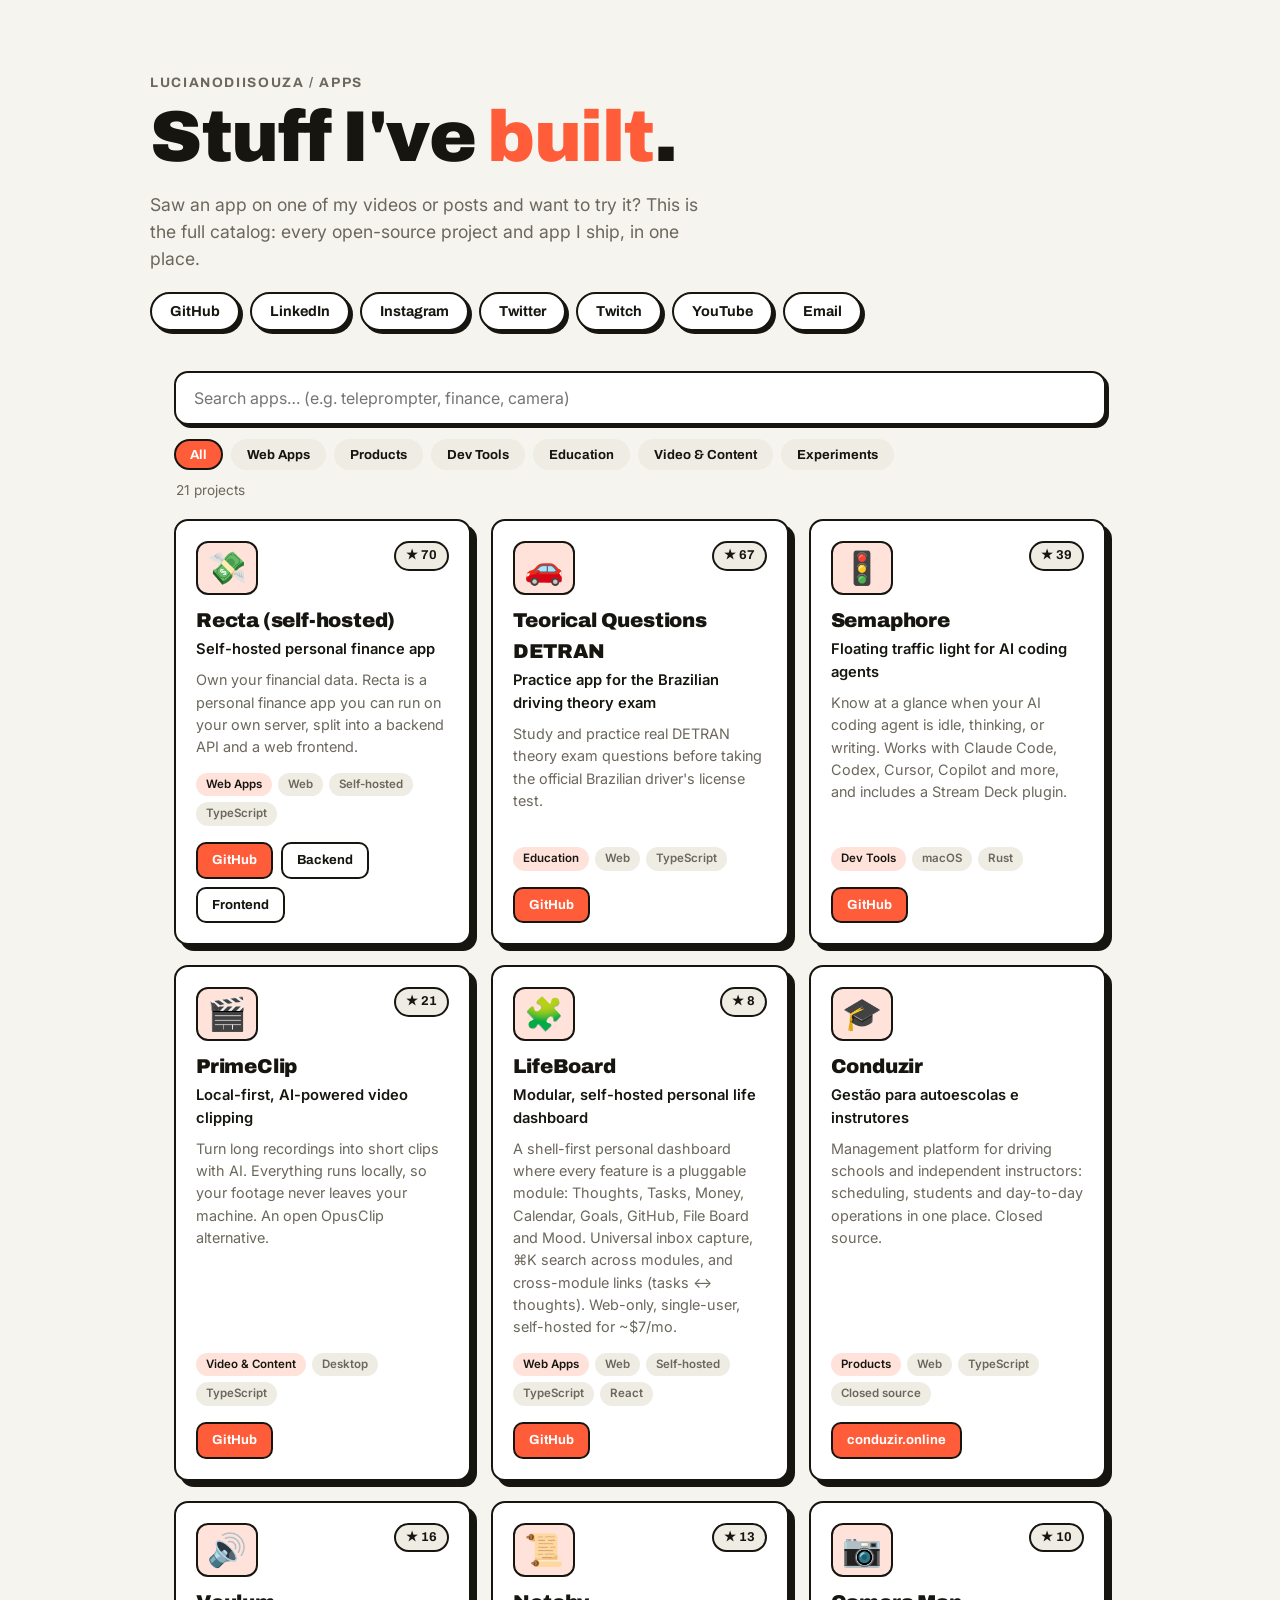
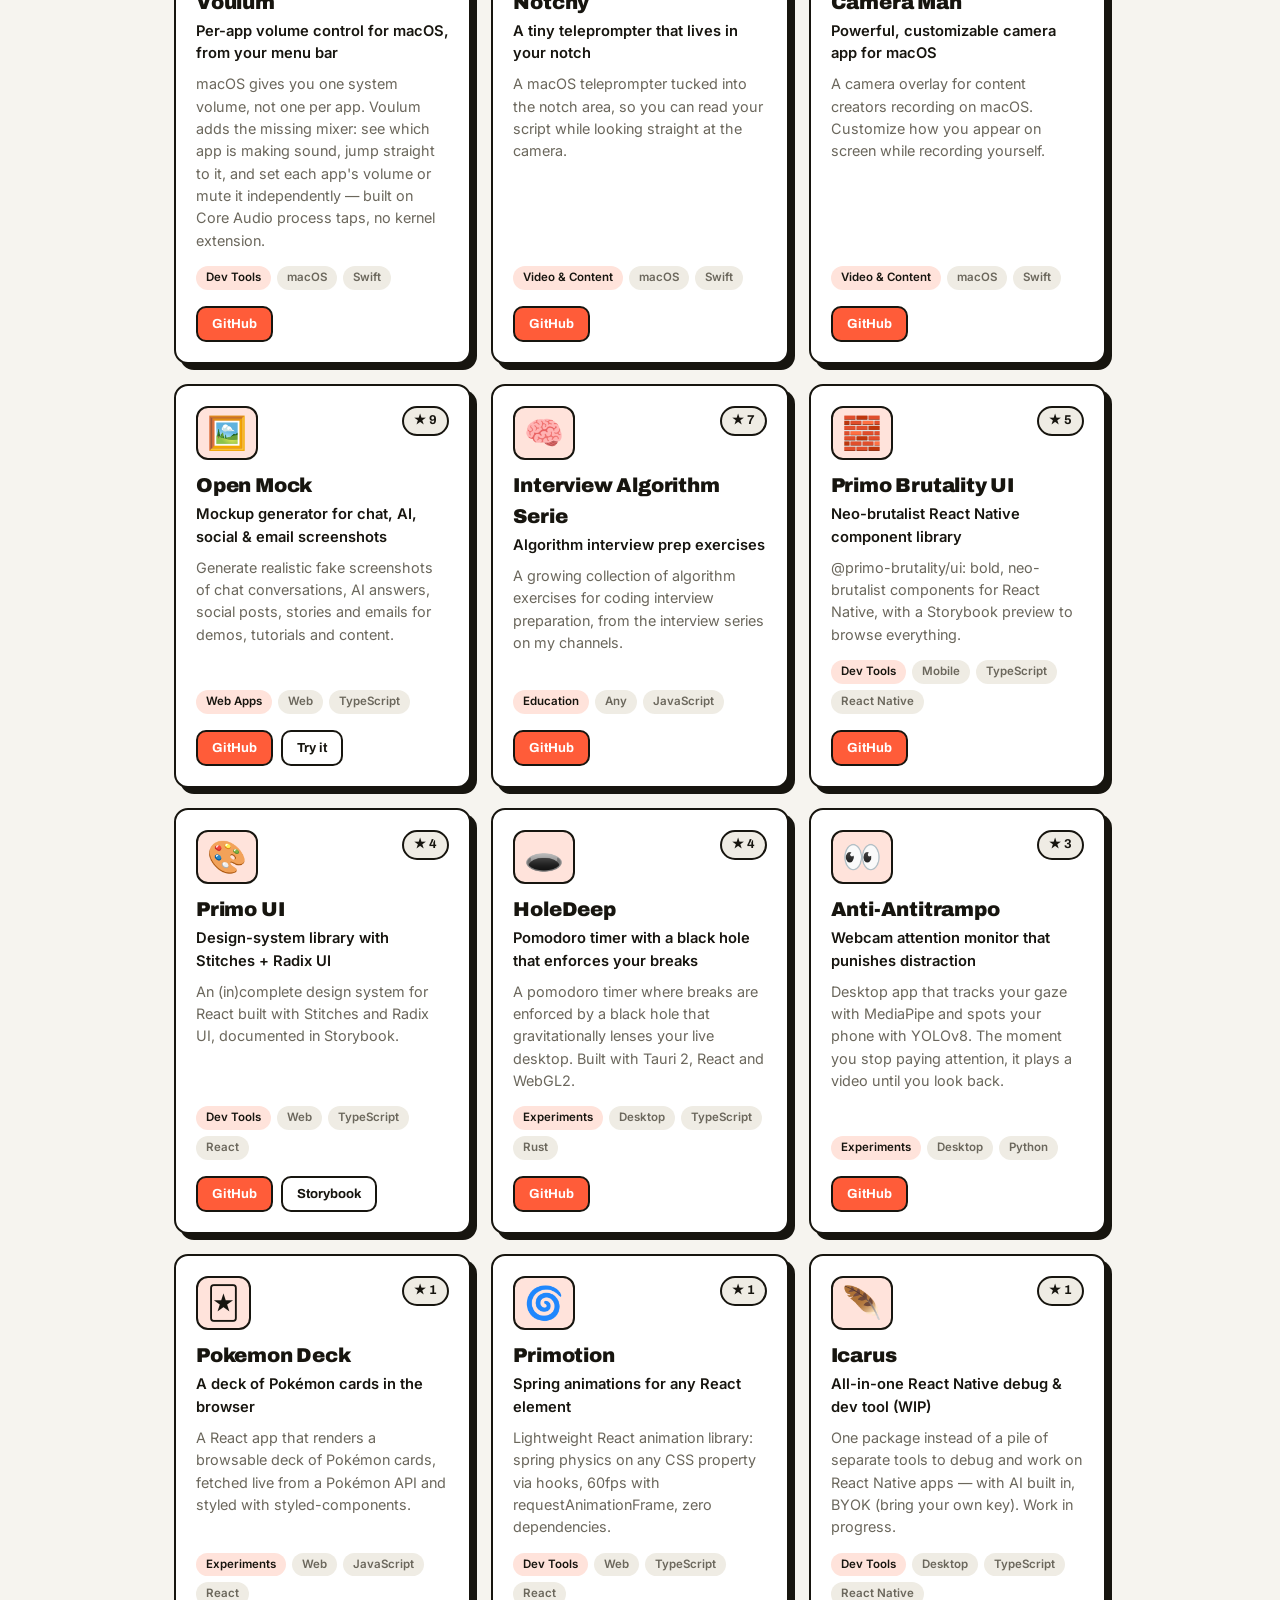
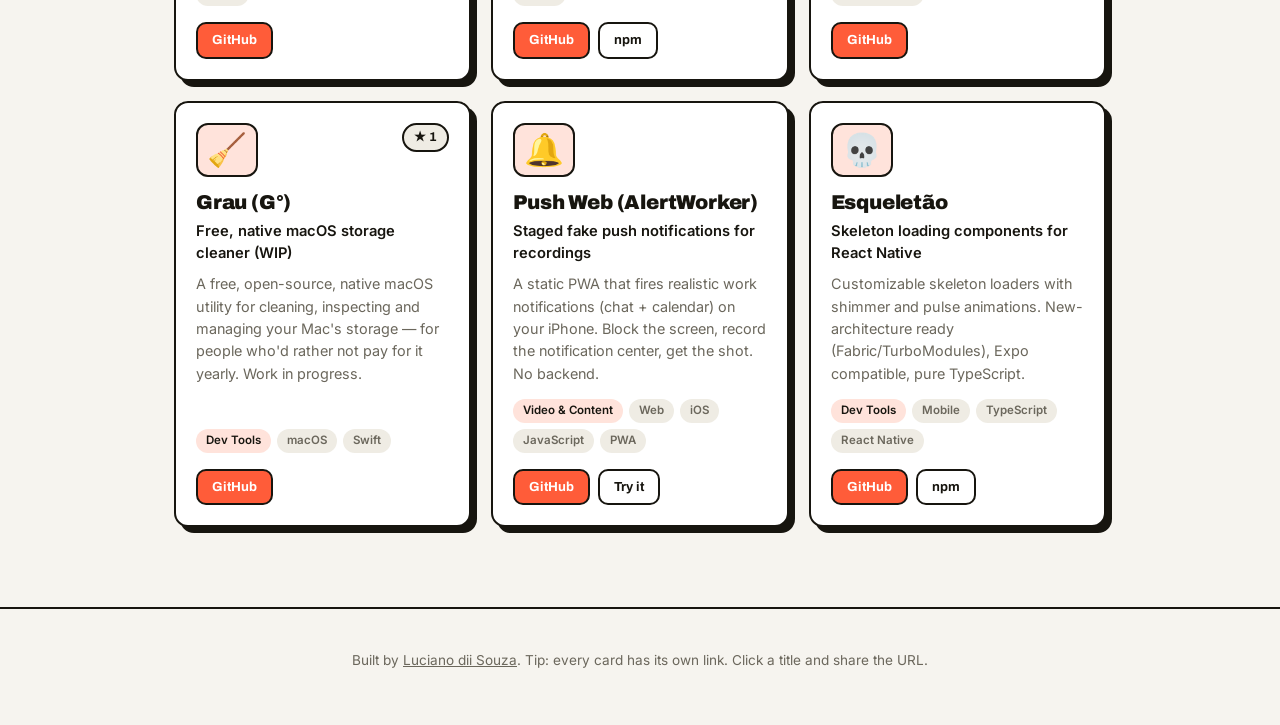
==== index.html @ a43f6560 "feat: responsive hero social links — labels on desktop, icons on mobile" ====
<!doctype html>
<html lang="en">
<head>
  <meta charset="utf-8" />
  <meta name="viewport" content="width=device-width, initial-scale=1" />
  <title>Apps by Luciano dii Souza</title>
  <meta name="description" content="Every app and open-source project I've built and talked about on my content, all in one place." />
  <meta property="og:title" content="Apps by Luciano dii Souza" />
  <meta property="og:description" content="Every app and open-source project I've built and talked about on my content, all in one place." />
  <meta property="og:type" content="website" />
  <meta property="og:url" content="https://apps.oprimo.dev/" />
  <link rel="canonical" href="https://apps.oprimo.dev/" />
  <link rel="icon" href="data:image/svg+xml,<svg xmlns='http://www.w3.org/2000/svg' viewBox='0 0 100 100'><text y='.9em' font-size='90'>🚀</text></svg>" />
  <link rel="preconnect" href="https://fonts.googleapis.com" />
  <link rel="preconnect" href="https://fonts.gstatic.com" crossorigin />
  <link href="https://fonts.googleapis.com/css2?family=Archivo:wght@500;700;900&family=Inter:wght@400;500;600&display=swap" rel="stylesheet" />
  <link rel="stylesheet" href="styles.css" />
</head>
<body>
  <header class="hero">
    <div class="hero-inner">
      <p class="hero-kicker">lucianodiisouza / apps</p>
      <h1>Stuff I've <span class="mark">built</span>.</h1>
      <p class="hero-sub">
        Saw an app on one of my videos or posts and want to try it?
        This is the full catalog: every open-source project and app I ship, in one place.
      </p>
      <nav class="hero-links" aria-label="Social links">
        <a href="https://github.com/lucianodiisouza" target="_blank" rel="noopener" aria-label="GitHub">
          <svg class="icon" viewBox="0 0 24 24" width="18" height="18" fill="currentColor" aria-hidden="true"><path d="M12 .297c-6.63 0-12 5.373-12 12 0 5.303 3.438 9.8 8.205 11.385.6.113.82-.258.82-.577 0-.285-.01-1.04-.015-2.04-3.338.724-4.042-1.61-4.042-1.61C4.422 18.07 3.633 17.7 3.633 17.7c-1.087-.744.084-.729.084-.729 1.205.084 1.838 1.236 1.838 1.236 1.07 1.835 2.809 1.305 3.495.998.108-.776.417-1.305.76-1.605-2.665-.3-5.466-1.332-5.466-5.93 0-1.31.465-2.38 1.235-3.22-.135-.303-.54-1.523.105-3.176 0 0 1.005-.322 3.3 1.23.96-.267 1.98-.399 3-.405 1.02.006 2.04.138 3 .405 2.28-1.552 3.285-1.23 3.285-1.23.645 1.653.24 2.873.12 3.176.765.84 1.23 1.91 1.23 3.22 0 4.61-2.805 5.625-5.475 5.92.42.36.81 1.096.81 2.22 0 1.606-.015 2.896-.015 3.286 0 .315.21.69.825.57C20.565 22.092 24 17.592 24 12.297c0-6.627-5.373-12-12-12"/></svg>
          <span class="label">GitHub</span>
        </a>
        <a href="https://linkedin.com/in/lucianodiisouza" target="_blank" rel="noopener" aria-label="LinkedIn">
          <svg class="icon" viewBox="0 0 24 24" width="18" height="18" fill="currentColor" aria-hidden="true"><path d="M20.447 20.452h-3.554v-5.569c0-1.328-.027-3.037-1.852-3.037-1.853 0-2.136 1.445-2.136 2.939v5.667H9.351V9h3.414v1.561h.046c.477-.9 1.637-1.85 3.37-1.85 3.601 0 4.267 2.37 4.267 5.455v6.286zM5.337 7.433c-1.144 0-2.063-.926-2.063-2.065 0-1.138.92-2.063 2.063-2.063 1.14 0 2.064.925 2.064 2.063 0 1.139-.925 2.065-2.064 2.065zm1.782 13.019H3.555V9h3.564v11.452zM22.225 0H1.771C.792 0 0 .774 0 1.729v20.542C0 23.227.792 24 1.771 24h20.451C23.2 24 24 23.227 24 22.271V1.729C24 .774 23.2 0 22.222 0h.003z"/></svg>
          <span class="label">LinkedIn</span>
        </a>
        <a href="https://instagram.com/oprimo.dev" target="_blank" rel="noopener" aria-label="Instagram">
          <svg class="icon" viewBox="0 0 24 24" width="18" height="18" fill="currentColor" aria-hidden="true"><path d="M7.0301.084c-1.2768.0602-2.1487.264-2.911.5634-.7888.3075-1.4575.72-2.1228 1.3877-.6652.6677-1.075 1.3368-1.3802 2.127-.2954.7638-.4956 1.6365-.552 2.914-.0564 1.2775-.0689 1.6882-.0626 4.947.0062 3.2586.0206 3.6671.0825 4.9473.061 1.2765.264 2.1482.5635 2.9107.308.7889.72 1.4573 1.388 2.1228.6679.6655 1.3365 1.0743 2.1285 1.38.7632.295 1.6361.4961 2.9134.552 1.2773.056 1.6884.069 4.9462.0627 3.2578-.0062 3.668-.0207 4.9478-.0814 1.28-.0607 2.147-.2652 2.9098-.5633.7889-.3086 1.4578-.72 2.1228-1.3881.665-.6682 1.0745-1.3378 1.3795-2.1284.2957-.7632.4966-1.636.552-2.9124.056-1.2809.0692-1.6898.063-4.948-.0063-3.2583-.021-3.6668-.0817-4.9465-.0607-1.2797-.264-2.1487-.5633-2.9117-.3084-.7889-.72-1.4568-1.3876-2.1228C21.2982 1.33 20.628.9208 19.8378.6165 19.074.321 18.2017.1197 16.9244.0645 15.6471.0093 15.236-.005 11.977.0014 8.718.0076 8.31.0215 7.0301.0839m.1402 21.6932c-1.17-.0509-1.8053-.2453-2.2287-.408-.5606-.216-.96-.4771-1.3819-.895-.422-.4178-.6811-.8186-.9-1.378-.1644-.4234-.3624-1.058-.4171-2.228-.0595-1.2645-.072-1.6442-.079-4.848-.007-3.2037.0053-3.583.0607-4.848.05-1.169.2456-1.805.408-2.2282.216-.5613.4762-.96.895-1.3816.4188-.4217.8184-.6814 1.3783-.9003.423-.1651 1.0575-.3614 2.227-.4171 1.2655-.06 1.6447-.072 4.848-.079 3.2033-.007 3.5835.005 4.8495.0608 1.169.0508 1.8053.2445 2.228.408.5608.216.96.4754 1.3816.895.4217.4194.6816.8176.9005 1.3787.1653.4217.3617 1.056.4169 2.2263.0602 1.2655.0739 1.645.0796 4.848.0058 3.203-.0055 3.5834-.061 4.848-.051 1.17-.245 1.8055-.408 2.2294-.216.5604-.4763.96-.8954 1.3814-.419.4215-.8181.6811-1.3783.9-.4224.1649-1.0577.3617-2.2262.4174-1.2656.0595-1.6448.072-4.8493.079-3.2045.007-3.5825-.006-4.848-.0608M16.953 5.5864A1.44 1.44 0 1 0 18.39 4.144a1.44 1.44 0 0 0-1.437 1.4424M5.8385 12.012c.0067 3.4032 2.7706 6.1557 6.173 6.1493 3.4026-.0065 6.157-2.7701 6.1506-6.1733-.0065-3.4032-2.771-6.1565-6.174-6.1498-3.403.0067-6.156 2.771-6.1496 6.1738M8 12.0077a4 4 0 1 1 4.008 3.9921A3.9996 3.9996 0 0 1 8 12.0077"/></svg>
          <span class="label">Instagram</span>
        </a>
        <a href="https://twitter.com/oprimodev" target="_blank" rel="noopener" aria-label="Twitter">
          <svg class="icon" viewBox="0 0 24 24" width="18" height="18" fill="currentColor" aria-hidden="true"><path d="M23.953 4.57a10 10 0 01-2.825.775 4.958 4.958 0 002.163-2.723c-.951.555-2.005.959-3.127 1.184a4.92 4.92 0 00-8.384 4.482C7.69 8.095 4.067 6.13 1.64 3.162a4.822 4.822 0 00-.666 2.475c0 1.71.87 3.213 2.188 4.096a4.904 4.904 0 01-2.228-.616v.06a4.923 4.923 0 003.946 4.827 4.996 4.996 0 01-2.212.085 4.936 4.936 0 004.604 3.417 9.867 9.867 0 01-6.102 2.105c-.39 0-.779-.023-1.17-.067a13.995 13.995 0 007.557 2.209c9.053 0 13.998-7.496 13.998-13.985 0-.21 0-.42-.015-.63A9.935 9.935 0 0024 4.59z"/></svg>
          <span class="label">Twitter</span>
        </a>
        <a href="https://twitch.tv/oprimodev" target="_blank" rel="noopener" aria-label="Twitch">
          <svg class="icon" viewBox="0 0 24 24" width="18" height="18" fill="currentColor" aria-hidden="true"><path d="M11.571 4.714h1.715v5.143H11.57zm4.715 0H18v5.143h-1.714zM6 0L1.714 4.286v15.428h5.143V24l4.286-4.286h3.428L22.286 12V0zm14.571 11.143l-3.428 3.428h-3.429l-3 3v-3H6.857V1.714h13.714Z"/></svg>
          <span class="label">Twitch</span>
        </a>
        <a href="https://youtube.com/c/OPrimoDev" target="_blank" rel="noopener" aria-label="YouTube">
          <svg class="icon" viewBox="0 0 24 24" width="18" height="18" fill="currentColor" aria-hidden="true"><path d="M23.498 6.186a3.016 3.016 0 0 0-2.122-2.136C19.505 3.545 12 3.545 12 3.545s-7.505 0-9.377.505A3.017 3.017 0 0 0 .502 6.186C0 8.07 0 12 0 12s0 3.93.502 5.814a3.016 3.016 0 0 0 2.122 2.136c1.871.505 9.376.505 9.376.505s7.505 0 9.377-.505a3.015 3.015 0 0 0 2.122-2.136C24 15.93 24 12 24 12s0-3.93-.502-5.814zM9.545 15.568V8.432L15.818 12l-6.273 3.568z"/></svg>
          <span class="label">YouTube</span>
        </a>
        <a href="mailto:apps@oprimo.dev" aria-label="Email">
          <svg class="icon" viewBox="0 0 24 24" width="18" height="18" fill="currentColor" aria-hidden="true"><path d="M20 4H4c-1.1 0-1.99.9-1.99 2L2 18c0 1.1.9 2 2 2h16c1.1 0 2-.9 2-2V6c0-1.1-.9-2-2-2zm0 4l-8 5-8-5V6l8 5 8-5z"/></svg>
          <span class="label">Email</span>
        </a>
      </nav>
    </div>
  </header>

  <main>
    <div class="toolbar">
      <input
        id="search"
        type="search"
        placeholder="Search apps… (e.g. teleprompter, finance, camera)"
        aria-label="Search apps"
      />
      <div id="filters" class="filters" role="group" aria-label="Filter by category"></div>
    </div>

    <p id="count" class="count" aria-live="polite"></p>
    <section id="grid" class="grid" aria-label="Projects"></section>
    <p id="empty" class="empty" hidden>Nothing matches that. Try another word, or <button id="clear" class="linkish">clear the search</button>.</p>
  </main>

  <footer>
    <p>
      Built by <a href="https://github.com/lucianodiisouza" target="_blank" rel="noopener">Luciano dii Souza</a>.
      Tip: every card has its own link. Click a title and share the URL.
    </p>
  </footer>

  <script src="projects.js"></script>
  <script src="app.js"></script>
  <script>
    // GoatCounter config: include the hash in the counted path so arrivals
    // via shared deep links (/#semaphore) show up per project.
    window.goatcounter = {
      path: () => location.pathname + location.hash,
    };
  </script>
  <script data-goatcounter="https://oprimodev.goatcounter.com/count" async src="//gc.zgo.at/count.js"></script>
</body>
</html>
---- styles.css ----
:root {
  --bg: #f6f4ef;
  --surface: #ffffff;
  --ink: #17150f;
  --muted: #6b675c;
  --line: #17150f;
  --accent: #ff5c39;
  --accent-soft: #ffe3db;
  --chip: #efece4;
  --shadow: 6px 6px 0 var(--line);
  --shadow-sm: 3px 3px 0 var(--line);
  --radius: 14px;
}

@media (prefers-color-scheme: dark) {
  :root {
    --bg: #171511;
    --surface: #211e19;
    --ink: #f2efe8;
    --muted: #a39e91;
    --line: #f2efe8;
    --accent: #ff6b47;
    --accent-soft: #3a221b;
    --chip: #2c2822;
  }
}

* { box-sizing: border-box; }

body {
  margin: 0;
  background: var(--bg);
  color: var(--ink);
  font-family: "Inter", system-ui, sans-serif;
  line-height: 1.55;
  -webkit-font-smoothing: antialiased;
}

h1, h2, h3 { font-family: "Archivo", system-ui, sans-serif; }

a { color: inherit; }

/* ---------- hero ---------- */
.hero { padding: 72px 24px 40px; }

.hero-inner { max-width: 980px; margin: 0 auto; }

.hero-kicker {
  font-family: "Archivo", sans-serif;
  font-weight: 700;
  font-size: 0.85rem;
  letter-spacing: 0.12em;
  text-transform: uppercase;
  color: var(--muted);
  margin: 0 0 8px;
}

.hero h1 {
  font-size: clamp(2.6rem, 7vw, 4.5rem);
  font-weight: 900;
  line-height: 1.02;
  margin: 0 0 16px;
  letter-spacing: -0.02em;
}

.mark {
  color: var(--accent);
  position: relative;
  white-space: nowrap;
}

.hero-sub {
  font-size: 1.1rem;
  color: var(--muted);
  max-width: 560px;
  margin: 0 0 20px;
}

.hero-links {
  display: flex;
  flex-wrap: wrap;
  gap: 10px;
}

.hero-links a {
  display: inline-flex;
  align-items: center;
  gap: 8px;
  font-family: "Archivo", sans-serif;
  font-weight: 700;
  font-size: 0.9rem;
  text-decoration: none;
  border: 2px solid var(--line);
  border-radius: 999px;
  padding: 6px 18px;
  background: var(--surface);
  box-shadow: var(--shadow-sm);
  transition: transform 0.1s, box-shadow 0.1s;
}

/* desktop: labels only, no icons */
.hero-links a .icon { display: none; flex-shrink: 0; }

.hero-links a:hover { transform: translate(-2px, -2px); box-shadow: 5px 5px 0 var(--line); }

/* ---------- toolbar ---------- */
main { max-width: 980px; margin: 0 auto; padding: 0 24px 80px; }

.toolbar {
  display: flex;
  flex-direction: column;
  gap: 14px;
  margin-bottom: 10px;
}

#search {
  width: 100%;
  font: inherit;
  font-size: 1rem;
  color: var(--ink);
  background: var(--surface);
  border: 2px solid var(--line);
  border-radius: var(--radius);
  padding: 13px 18px;
  box-shadow: var(--shadow-sm);
  outline: none;
}

#search:focus { box-shadow: var(--shadow-sm), 0 0 0 3px var(--accent-soft); }

.filters { display: flex; flex-wrap: wrap; gap: 8px; }

.filters button {
  font-family: "Archivo", sans-serif;
  font-weight: 700;
  font-size: 0.82rem;
  color: var(--ink);
  background: var(--chip);
  border: 2px solid transparent;
  border-radius: 999px;
  padding: 6px 14px;
  cursor: pointer;
  transition: border-color 0.1s, background 0.1s;
}

.filters button:hover { border-color: var(--line); }

.filters button[aria-pressed="true"] {
  background: var(--accent);
  color: #fff;
  border-color: var(--line);
}

.count {
  font-size: 0.85rem;
  color: var(--muted);
  margin: 6px 2px 18px;
}

/* ---------- grid & cards ---------- */
.grid {
  display: grid;
  grid-template-columns: repeat(auto-fill, minmax(290px, 1fr));
  gap: 20px;
}

.card {
  display: flex;
  flex-direction: column;
  background: var(--surface);
  border: 2px solid var(--line);
  border-radius: var(--radius);
  padding: 20px;
  box-shadow: var(--shadow);
  transition: transform 0.12s, box-shadow 0.12s;
  scroll-margin-top: 24px;
}

.card:hover { transform: translate(-3px, -3px); box-shadow: 9px 9px 0 var(--line); }

.card.highlight { outline: 3px solid var(--accent); outline-offset: 3px; }

.card-top {
  display: flex;
  align-items: flex-start;
  justify-content: space-between;
  gap: 10px;
  margin-bottom: 10px;
}

.card-icon {
  font-size: 2rem;
  line-height: 1;
  background: var(--accent-soft);
  border: 2px solid var(--line);
  border-radius: 12px;
  padding: 9px;
}

.stars {
  font-family: "Archivo", sans-serif;
  font-weight: 700;
  font-size: 0.8rem;
  background: var(--chip);
  border: 2px solid var(--line);
  border-radius: 999px;
  padding: 3px 10px;
  white-space: nowrap;
}

.card h3 { font-size: 1.25rem; font-weight: 900; margin: 0 0 2px; letter-spacing: -0.01em; }

.card h3 a { text-decoration: none; }
.card h3 a:hover { color: var(--accent); }

.tagline {
  font-weight: 600;
  font-size: 0.92rem;
  margin: 0 0 8px;
}

.desc {
  font-size: 0.9rem;
  color: var(--muted);
  margin: 0 0 14px;
  flex-grow: 1;
}

.tags { display: flex; flex-wrap: wrap; gap: 6px; margin-bottom: 16px; }

.tag {
  font-size: 0.72rem;
  font-weight: 600;
  background: var(--chip);
  border-radius: 999px;
  padding: 3px 10px;
  color: var(--muted);
}

.tag.cat { background: var(--accent-soft); color: var(--ink); }

.card-actions { display: flex; flex-wrap: wrap; gap: 8px; }

.card-actions a {
  font-family: "Archivo", sans-serif;
  font-weight: 700;
  font-size: 0.82rem;
  text-decoration: none;
  border: 2px solid var(--line);
  border-radius: 10px;
  padding: 6px 14px;
  background: var(--surface);
  transition: background 0.1s, color 0.1s;
}

.card-actions a:hover { background: var(--ink); color: var(--bg); }

.card-actions a.primary { background: var(--accent); color: #fff; }
.card-actions a.primary:hover { background: var(--ink); }

/* ---------- misc ---------- */
.empty { color: var(--muted); text-align: center; padding: 48px 0; }

.linkish {
  font: inherit;
  color: var(--accent);
  background: none;
  border: none;
  padding: 0;
  cursor: pointer;
  text-decoration: underline;
}

.toast {
  position: fixed;
  left: 50%;
  bottom: 28px;
  transform: translate(-50%, 16px);
  font-family: "Archivo", sans-serif;
  font-weight: 700;
  font-size: 0.85rem;
  background: var(--surface);
  color: var(--ink);
  border: 2px solid var(--line);
  border-radius: 999px;
  padding: 10px 20px;
  box-shadow: var(--shadow-sm);
  opacity: 0;
  pointer-events: none;
  transition: opacity 0.15s, transform 0.15s;
  z-index: 10;
}

.toast.show { opacity: 1; transform: translate(-50%, 0); }

footer {
  border-top: 2px solid var(--line);
  padding: 28px 24px 40px;
  text-align: center;
  font-size: 0.85rem;
  color: var(--muted);
}

@media (max-width: 600px) {
  /* mobile: icons only, no labels */
  .hero-links a { padding: 10px; }
  .hero-links a .icon { display: inline-block; }
  .hero-links a .label { display: none; }
}

@media (max-width: 480px) {
  .hero { padding-top: 48px; }
  .grid { grid-template-columns: 1fr; }
}
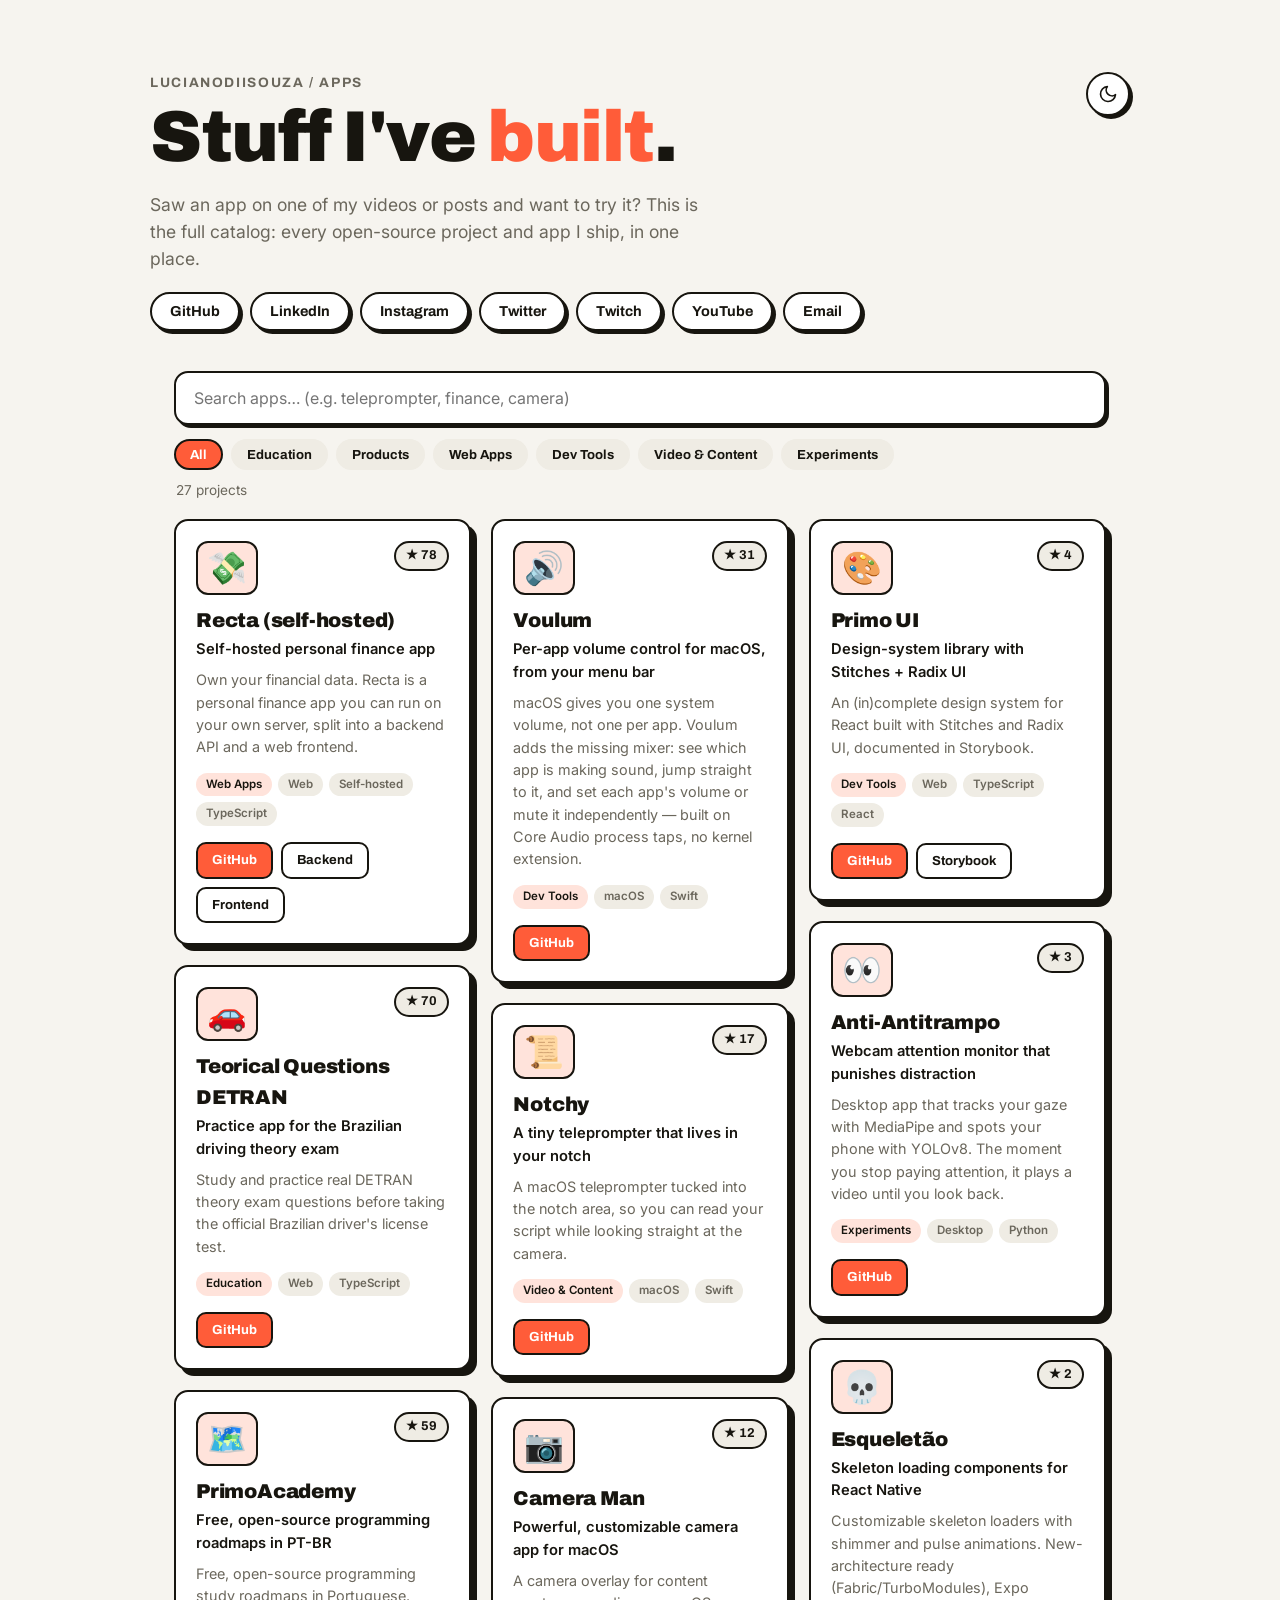
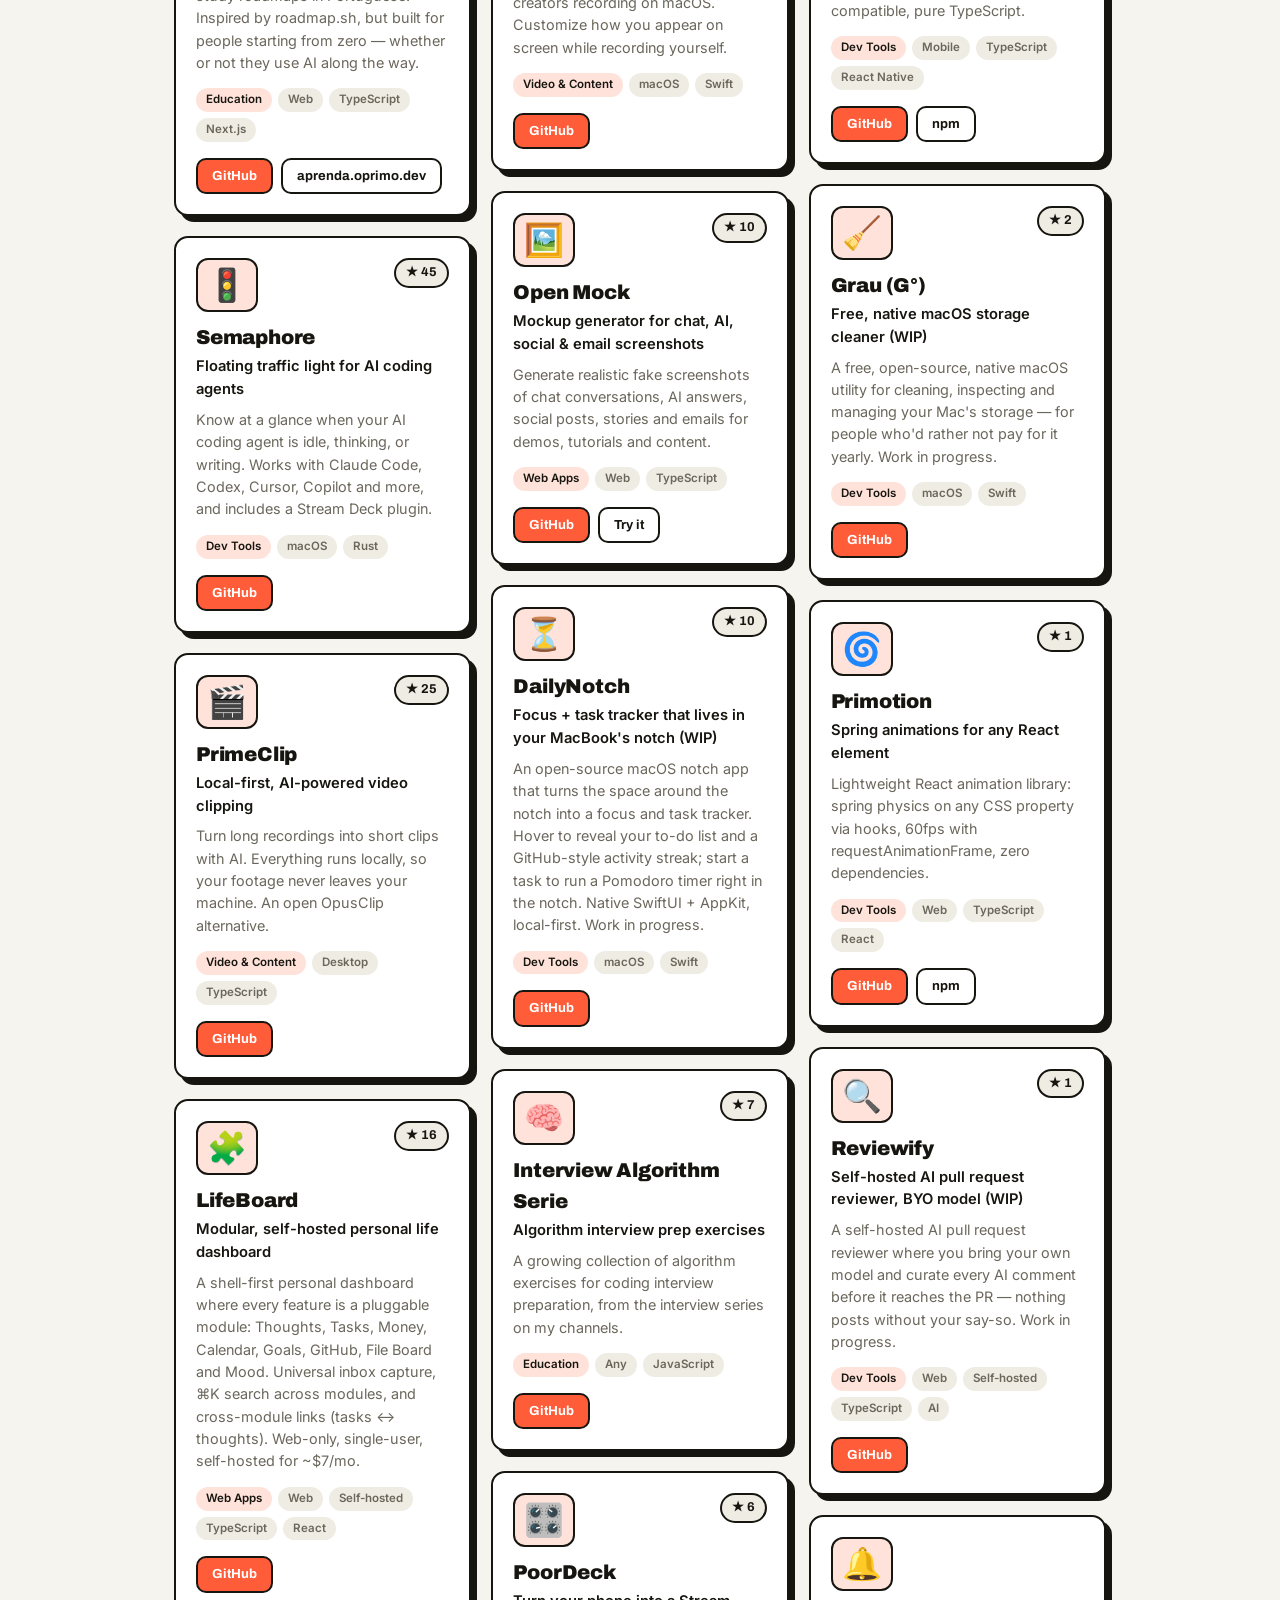
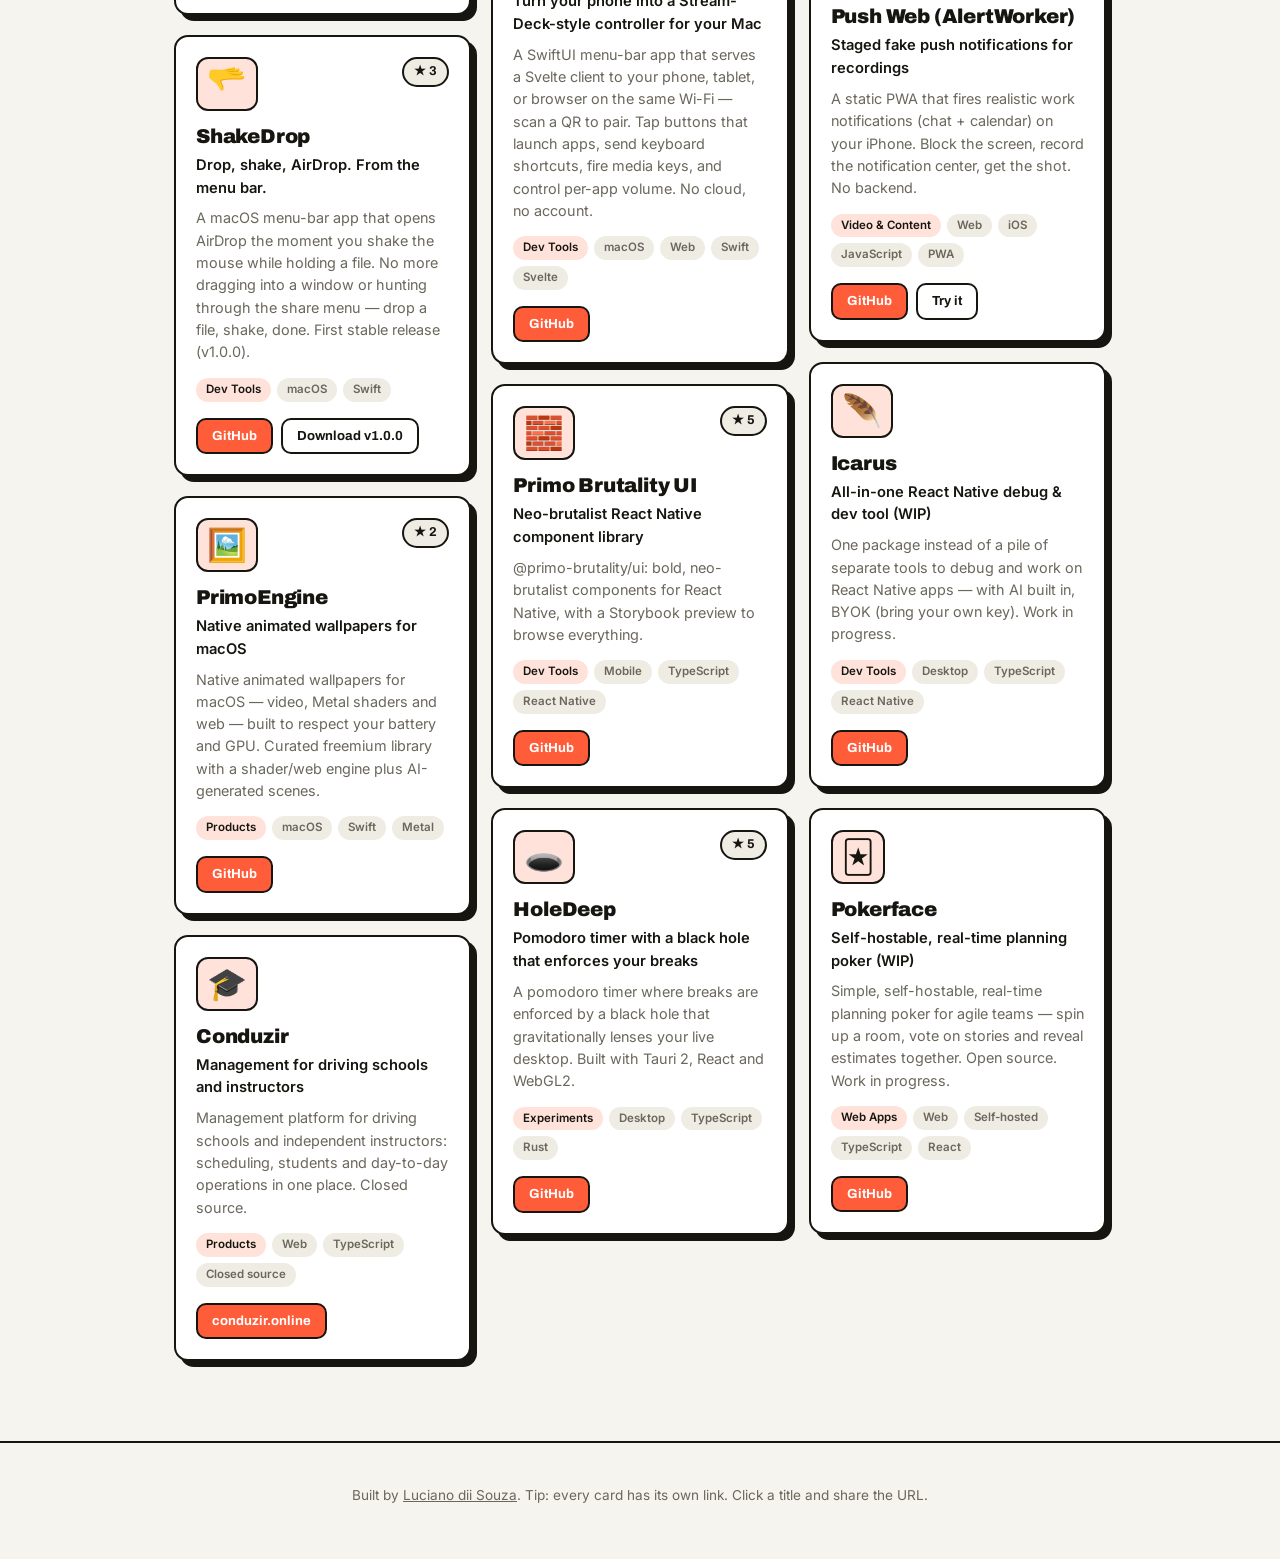
==== commit 0cfac0bc: "feat: masonry layout, dark mode toggle, and English descriptions - Switch card grid to CSS multi-col" ====
--- a/index.html
+++ b/index.html
@@ -4,6 +4,15 @@
   <meta charset="utf-8" />
   <meta name="viewport" content="width=device-width, initial-scale=1" />
   <title>Apps by Luciano dii Souza</title>
+  <script>
+    // Apply the saved theme before first paint to avoid a flash of the wrong
+    // colors. With no saved choice, the CSS falls back to the OS preference.
+    try {
+      var t = localStorage.getItem("theme");
+      if (t === "light" || t === "dark")
+        document.documentElement.setAttribute("data-theme", t);
+    } catch (e) {}
+  </script>
   <meta name="description" content="Every app and open-source project I've built and talked about on my content, all in one place." />
   <meta property="og:title" content="Apps by Luciano dii Souza" />
   <meta property="og:description" content="Every app and open-source project I've built and talked about on my content, all in one place." />
@@ -19,6 +28,15 @@
 <body>
   <header class="hero">
     <div class="hero-inner">
+      <button id="theme-toggle" class="theme-toggle" type="button" aria-label="Toggle dark mode" title="Toggle dark mode">
+        <svg class="icon-sun" viewBox="0 0 24 24" width="20" height="20" fill="none" stroke="currentColor" stroke-width="2" stroke-linecap="round" stroke-linejoin="round" aria-hidden="true">
+          <circle cx="12" cy="12" r="4" />
+          <path d="M12 2v2M12 20v2M4.93 4.93l1.41 1.41M17.66 17.66l1.41 1.41M2 12h2M20 12h2M4.93 19.07l1.41-1.41M17.66 6.34l1.41-1.41" />
+        </svg>
+        <svg class="icon-moon" viewBox="0 0 24 24" width="20" height="20" fill="none" stroke="currentColor" stroke-width="2" stroke-linecap="round" stroke-linejoin="round" aria-hidden="true">
+          <path d="M21 12.79A9 9 0 1 1 11.21 3 7 7 0 0 0 21 12.79z" />
+        </svg>
+      </button>
       <p class="hero-kicker">lucianodiisouza / apps</p>
       <h1>Stuff I've <span class="mark">built</span>.</h1>
       <p class="hero-sub">
--- a/styles.css
+++ b/styles.css
@@ -12,8 +12,10 @@
   --radius: 14px;
 }
 
+/* Dark palette. Applied automatically when the OS is in dark mode AND the
+   user hasn't picked a theme, or explicitly whenever they choose "dark". */
 @media (prefers-color-scheme: dark) {
-  :root {
+  :root:not([data-theme="light"]) {
     --bg: #171511;
     --surface: #211e19;
     --ink: #f2efe8;
@@ -25,6 +27,17 @@
   }
 }
 
+:root[data-theme="dark"] {
+  --bg: #171511;
+  --surface: #211e19;
+  --ink: #f2efe8;
+  --muted: #a39e91;
+  --line: #f2efe8;
+  --accent: #ff6b47;
+  --accent-soft: #3a221b;
+  --chip: #2c2822;
+}
+
 * { box-sizing: border-box; }
 
 body {
@@ -43,7 +56,46 @@
 /* ---------- hero ---------- */
 .hero { padding: 72px 24px 40px; }
 
-.hero-inner { max-width: 980px; margin: 0 auto; }
+.hero-inner { max-width: 980px; margin: 0 auto; position: relative; }
+
+/* ---------- theme toggle ---------- */
+.theme-toggle {
+  position: absolute;
+  top: 0;
+  right: 0;
+  display: inline-flex;
+  align-items: center;
+  justify-content: center;
+  width: 44px;
+  height: 44px;
+  color: var(--ink);
+  background: var(--surface);
+  border: 2px solid var(--line);
+  border-radius: 999px;
+  box-shadow: var(--shadow-sm);
+  cursor: pointer;
+  transition: transform 0.1s, box-shadow 0.1s, background 0.15s, color 0.15s;
+}
+
+.theme-toggle:hover { transform: translate(-2px, -2px); box-shadow: 5px 5px 0 var(--line); }
+.theme-toggle:active { transform: translate(0, 0); box-shadow: var(--shadow-sm); }
+.theme-toggle:focus-visible { outline: none; box-shadow: var(--shadow-sm), 0 0 0 3px var(--accent-soft); }
+
+.theme-toggle svg { display: block; transition: transform 0.2s ease; }
+.theme-toggle:hover svg { transform: rotate(20deg); }
+
+/* Icon reflects the ACTIVE theme, using the same selectors as the palette:
+   moon while light, sun while dark. */
+.theme-toggle .icon-sun { display: none; }
+.theme-toggle .icon-moon { display: block; }
+
+@media (prefers-color-scheme: dark) {
+  :root:not([data-theme="light"]) .theme-toggle .icon-sun { display: block; }
+  :root:not([data-theme="light"]) .theme-toggle .icon-moon { display: none; }
+}
+
+:root[data-theme="dark"] .theme-toggle .icon-sun { display: block; }
+:root[data-theme="dark"] .theme-toggle .icon-moon { display: none; }
 
 .hero-kicker {
   font-family: "Archivo", sans-serif;
@@ -157,11 +209,13 @@
   margin: 6px 2px 18px;
 }
 
-/* ---------- grid & cards ---------- */
+/* ---------- masonry grid & cards ---------- */
+/* Multi-column masonry: cards flow down each column and pack tightly,
+   so a short card sits directly under a taller one with no gap left by
+   descriptions of differing length. */
 .grid {
-  display: grid;
-  grid-template-columns: repeat(auto-fill, minmax(290px, 1fr));
-  gap: 20px;
+  column-width: 290px;
+  column-gap: 20px;
 }
 
 .card {
@@ -174,6 +228,10 @@
   box-shadow: var(--shadow);
   transition: transform 0.12s, box-shadow 0.12s;
   scroll-margin-top: 24px;
+  /* keep a card intact within one column and space columns vertically */
+  break-inside: avoid;
+  -webkit-column-break-inside: avoid;
+  margin-bottom: 20px;
 }
 
 .card:hover { transform: translate(-3px, -3px); box-shadow: 9px 9px 0 var(--line); }
@@ -310,5 +368,6 @@
 
 @media (max-width: 480px) {
   .hero { padding-top: 48px; }
-  .grid { grid-template-columns: 1fr; }
-}
+  /* below the column width, the masonry naturally collapses to a single column */
+  .grid { column-width: auto; columns: 1; }
+}
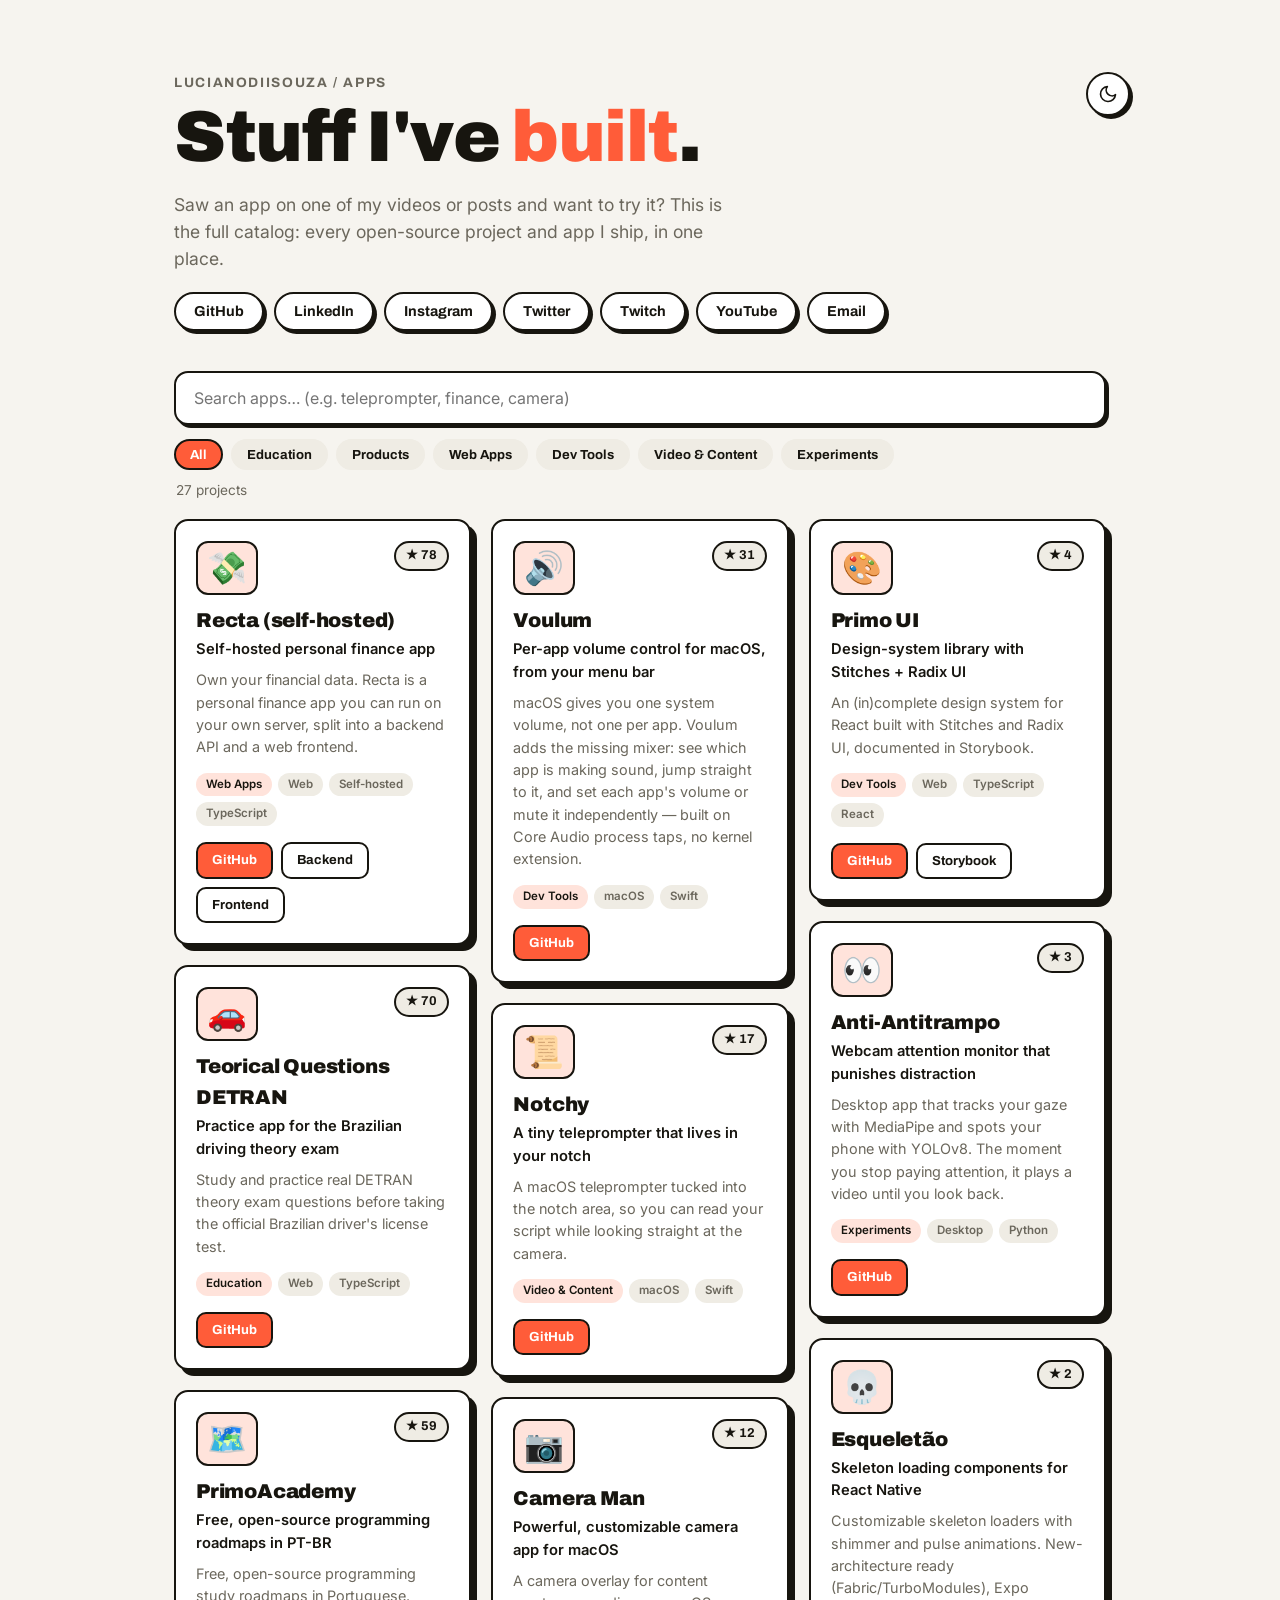
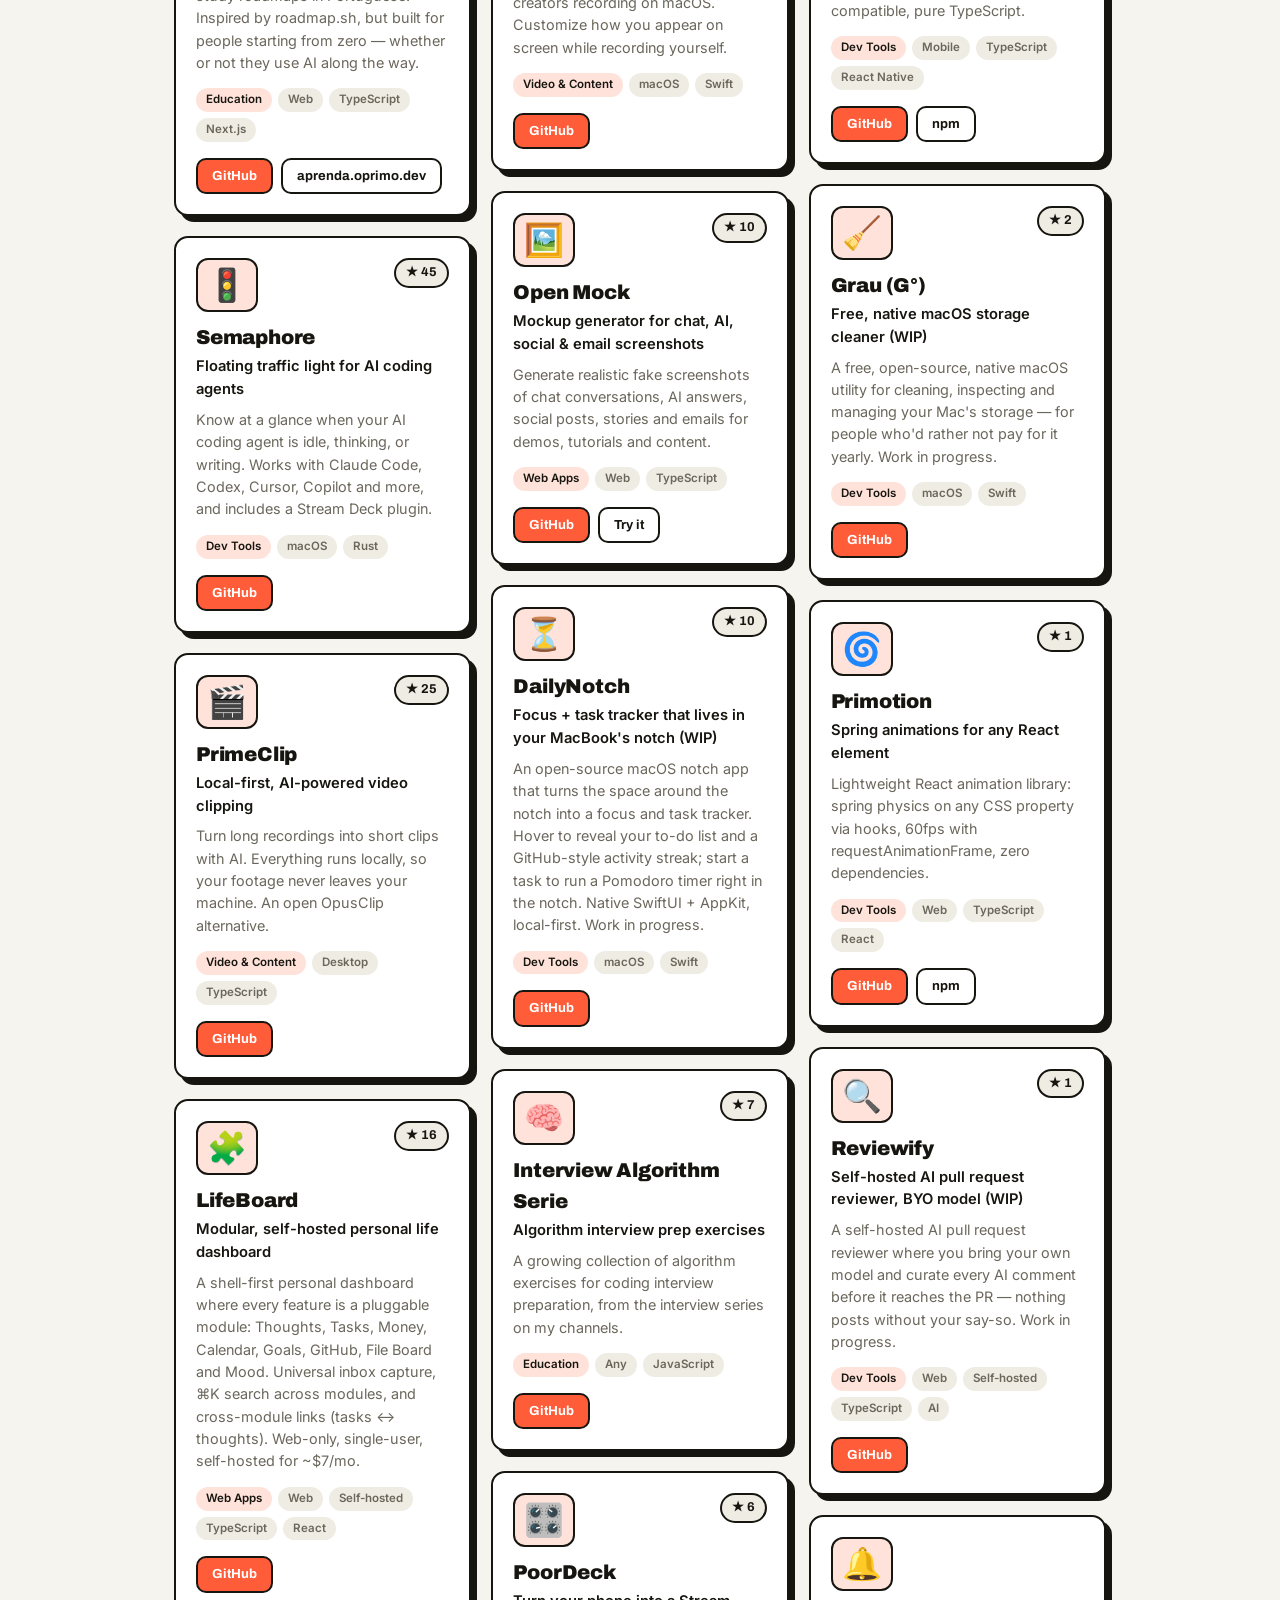
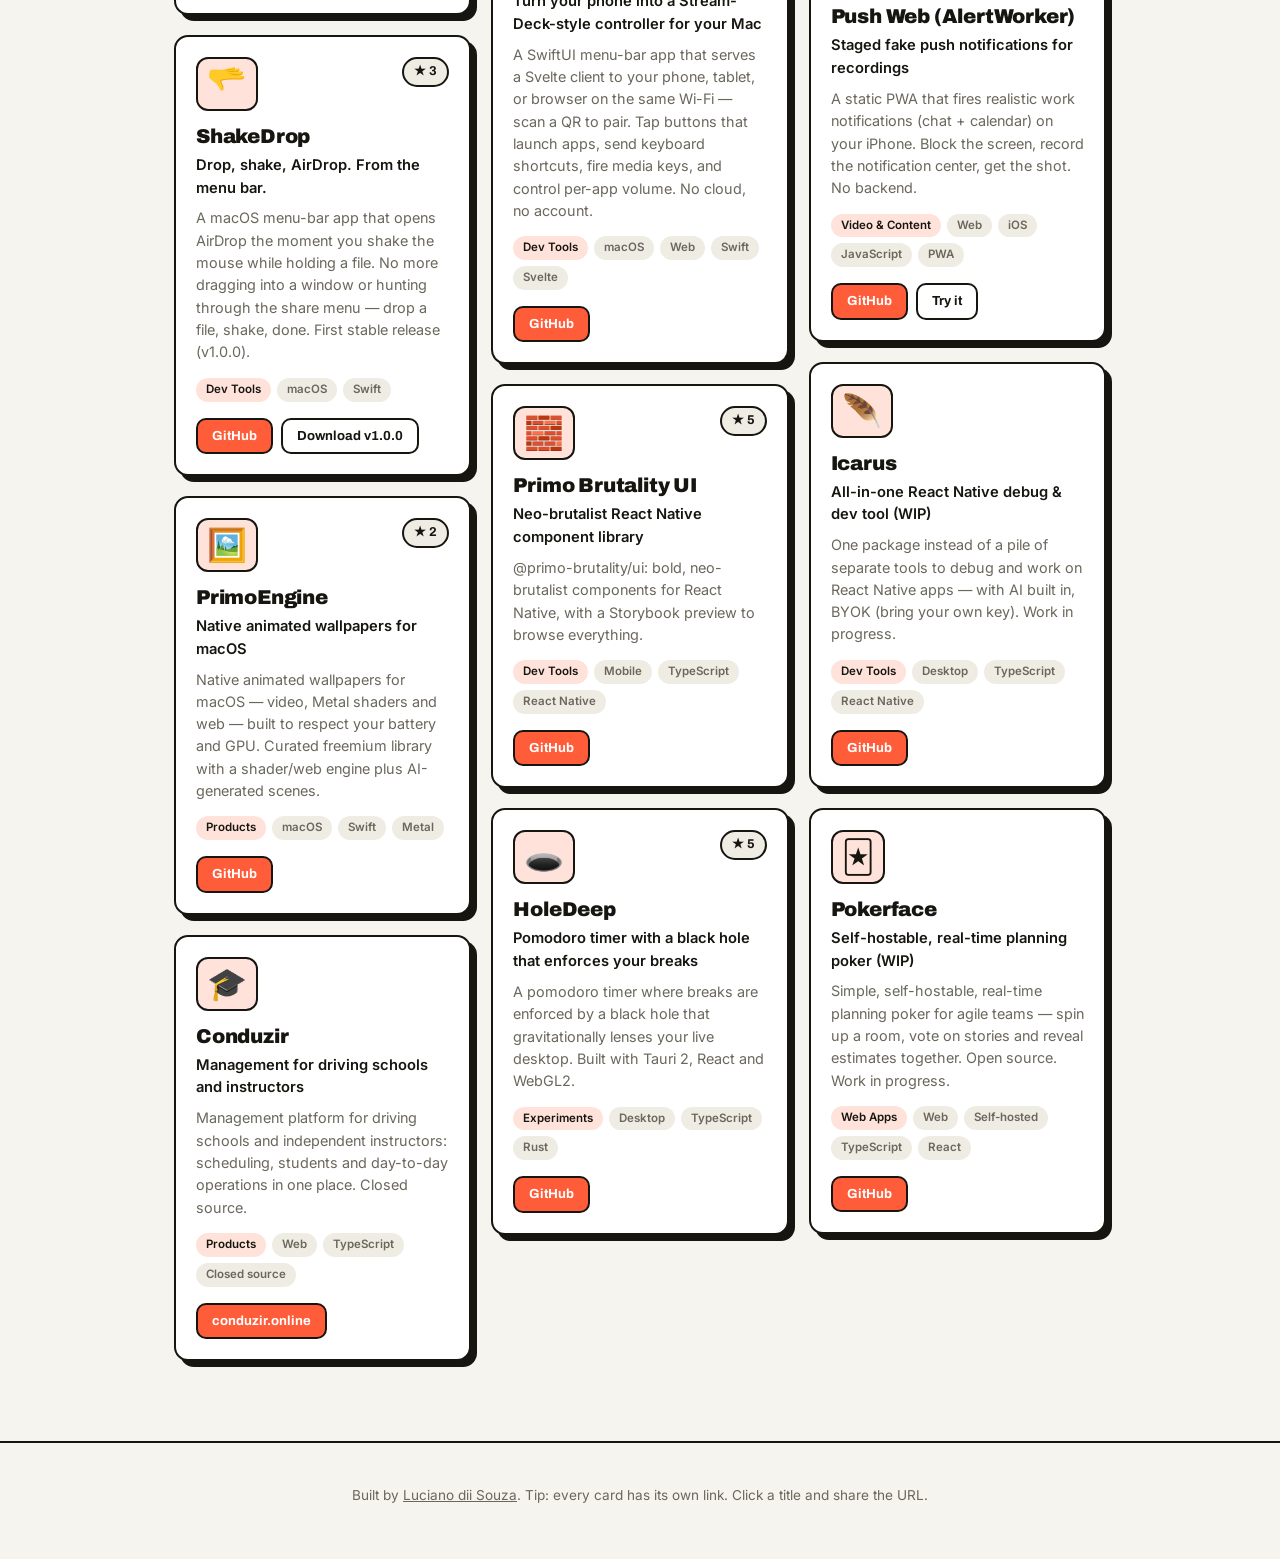
==== commit 542b432f: "feat: directional theme transition + align hero with grid - Add a directional-push theme switch via " ====
--- a/index.html
+++ b/index.html
@@ -23,7 +23,7 @@
   <link rel="preconnect" href="https://fonts.googleapis.com" />
   <link rel="preconnect" href="https://fonts.gstatic.com" crossorigin />
   <link href="https://fonts.googleapis.com/css2?family=Archivo:wght@500;700;900&family=Inter:wght@400;500;600&display=swap" rel="stylesheet" />
-  <link rel="stylesheet" href="styles.css" />
+  <link rel="stylesheet" href="styles.css?v=3" />
 </head>
 <body>
   <header class="hero">
@@ -99,8 +99,8 @@
     </p>
   </footer>
 
-  <script src="projects.js"></script>
-  <script src="app.js"></script>
+  <script src="projects.js?v=3"></script>
+  <script src="app.js?v=3"></script>
   <script>
     // GoatCounter config: include the hash in the counted path so arrivals
     // via shared deep links (/#semaphore) show up per project.
--- a/styles.css
+++ b/styles.css
@@ -54,9 +54,11 @@
 a { color: inherit; }
 
 /* ---------- hero ---------- */
-.hero { padding: 72px 24px 40px; }
-
-.hero-inner { max-width: 980px; margin: 0 auto; position: relative; }
+.hero { padding: 72px 0 40px; }
+
+/* Same max-width + horizontal padding as <main> so the hero text and the card
+   grid share one left/right edge on wide screens (not just on mobile). */
+.hero-inner { max-width: 980px; margin: 0 auto; padding: 0 24px; position: relative; }
 
 /* ---------- theme toggle ---------- */
 .theme-toggle {
@@ -97,6 +99,35 @@
 :root[data-theme="dark"] .theme-toggle .icon-sun { display: block; }
 :root[data-theme="dark"] .theme-toggle .icon-moon { display: none; }
 
+/* Theme switch: a directional push — the old theme slides out to the left
+   while the new theme slides in from the right, so the two move in opposite
+   directions. Snapshots are full-page, so this reads as one panel replacing
+   the other. */
+::view-transition-old(root),
+::view-transition-new(root) {
+  animation-duration: 520ms;
+  animation-timing-function: cubic-bezier(0.65, 0, 0.35, 1);
+  animation-fill-mode: both;
+  mix-blend-mode: normal;
+}
+::view-transition-old(root) {
+  z-index: 1;
+  animation-name: theme-slide-out;
+}
+::view-transition-new(root) {
+  z-index: 2;
+  animation-name: theme-slide-in;
+}
+
+@keyframes theme-slide-out {
+  from { transform: translateX(0); }
+  to { transform: translateX(-100%); }
+}
+@keyframes theme-slide-in {
+  from { transform: translateX(100%); }
+  to { transform: translateX(0); }
+}
+
 .hero-kicker {
   font-family: "Archivo", sans-serif;
   font-weight: 700;
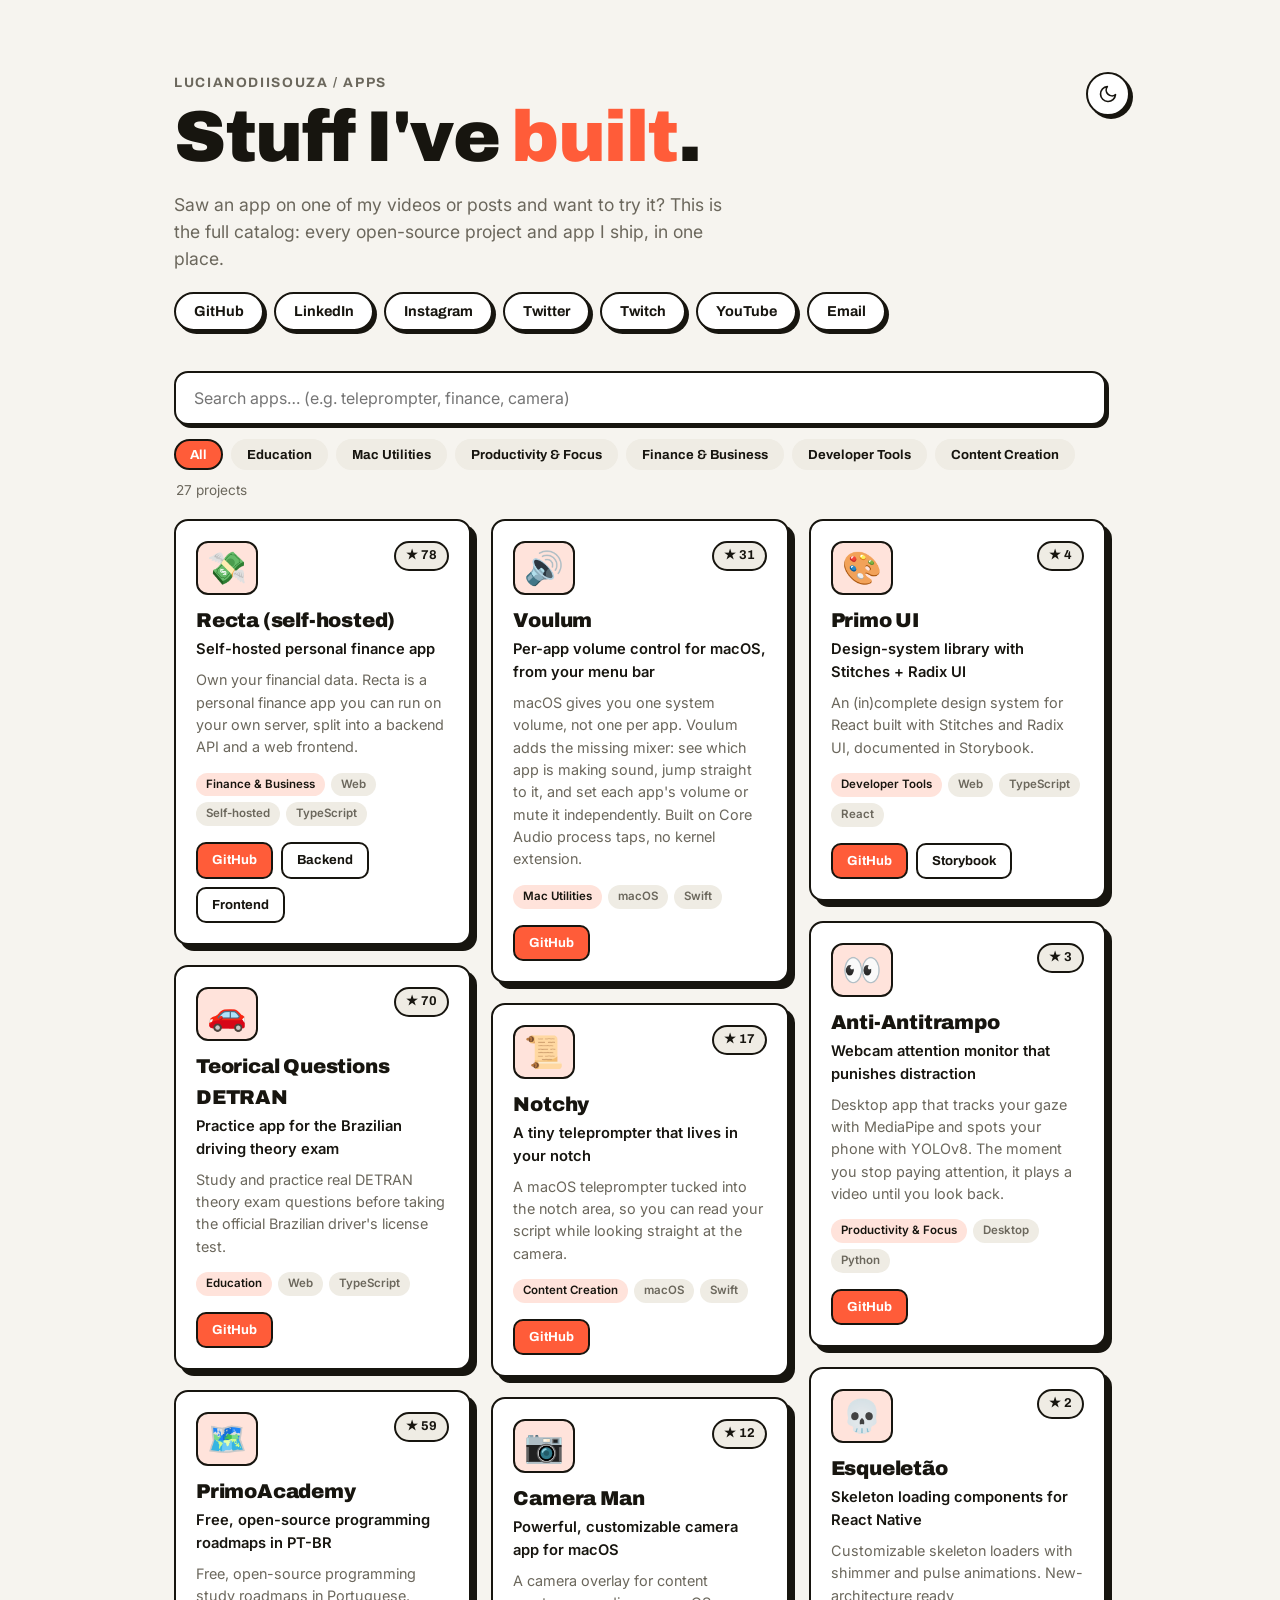
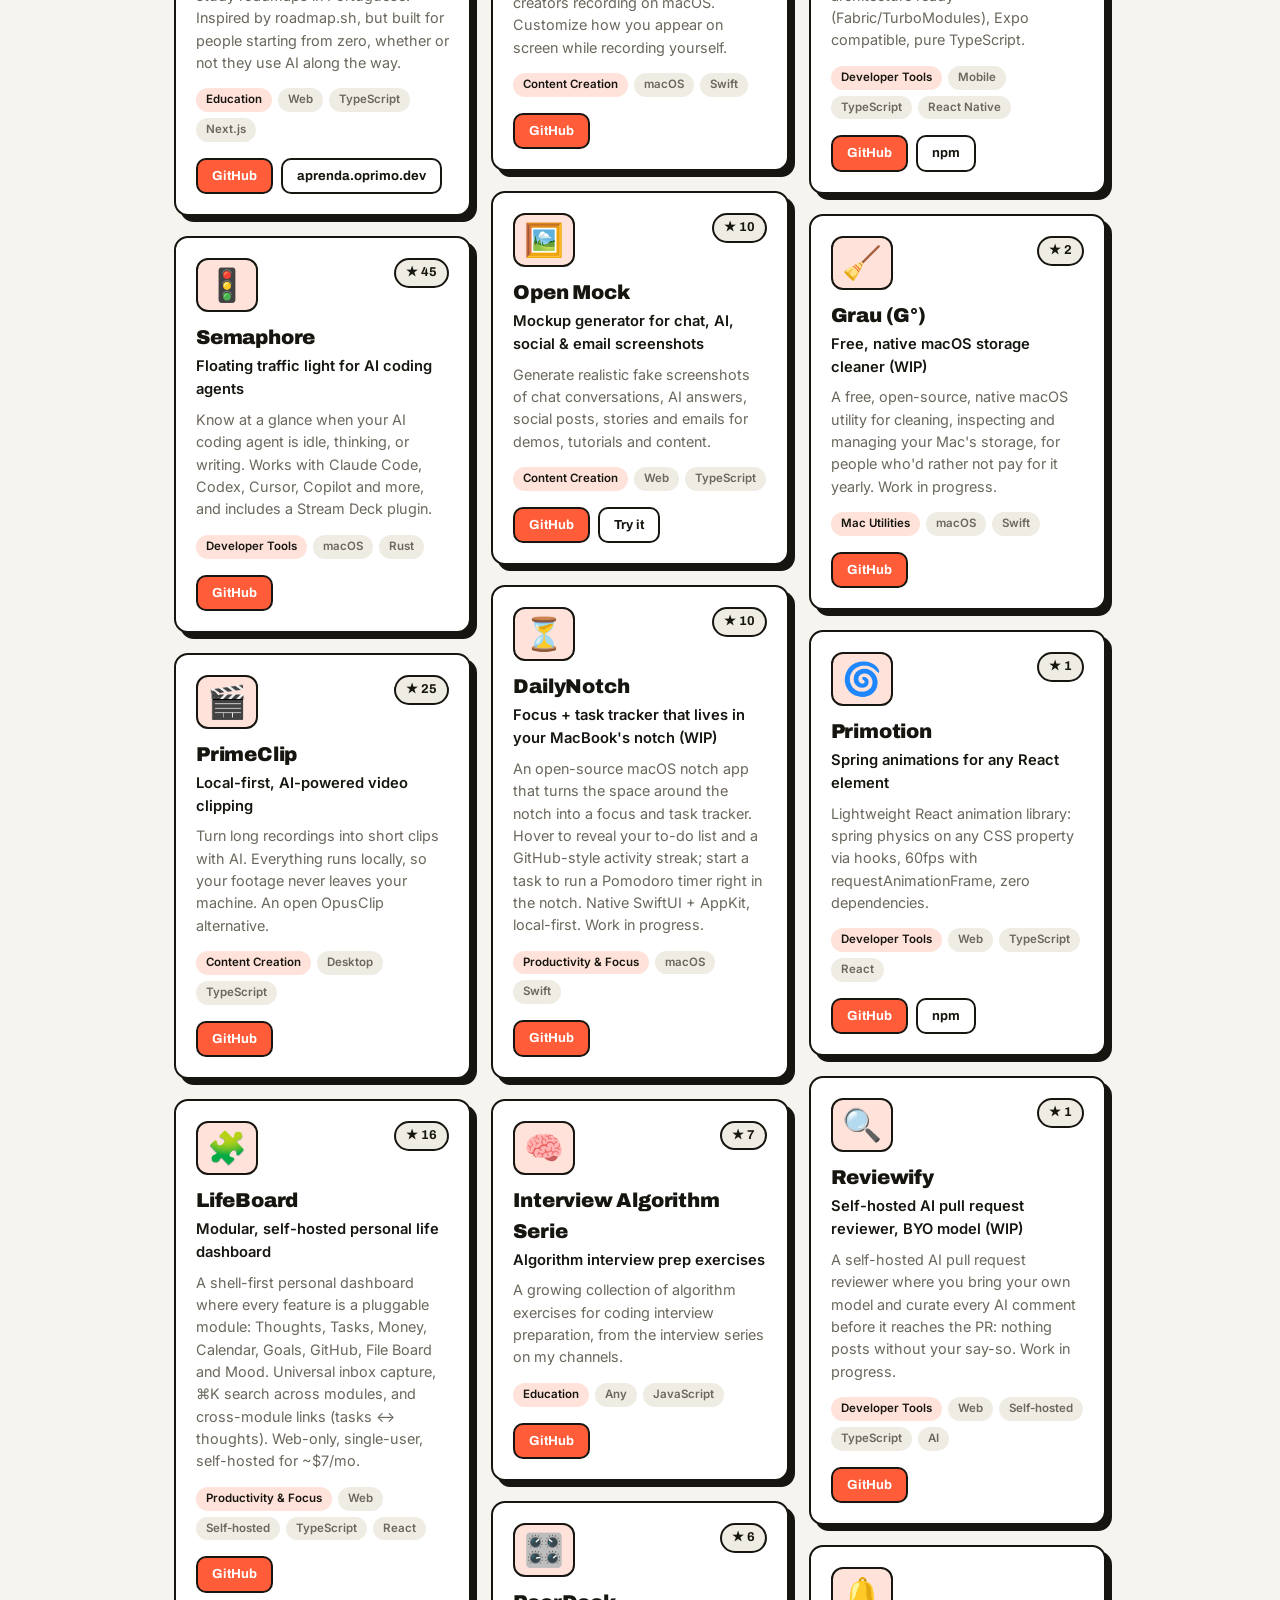
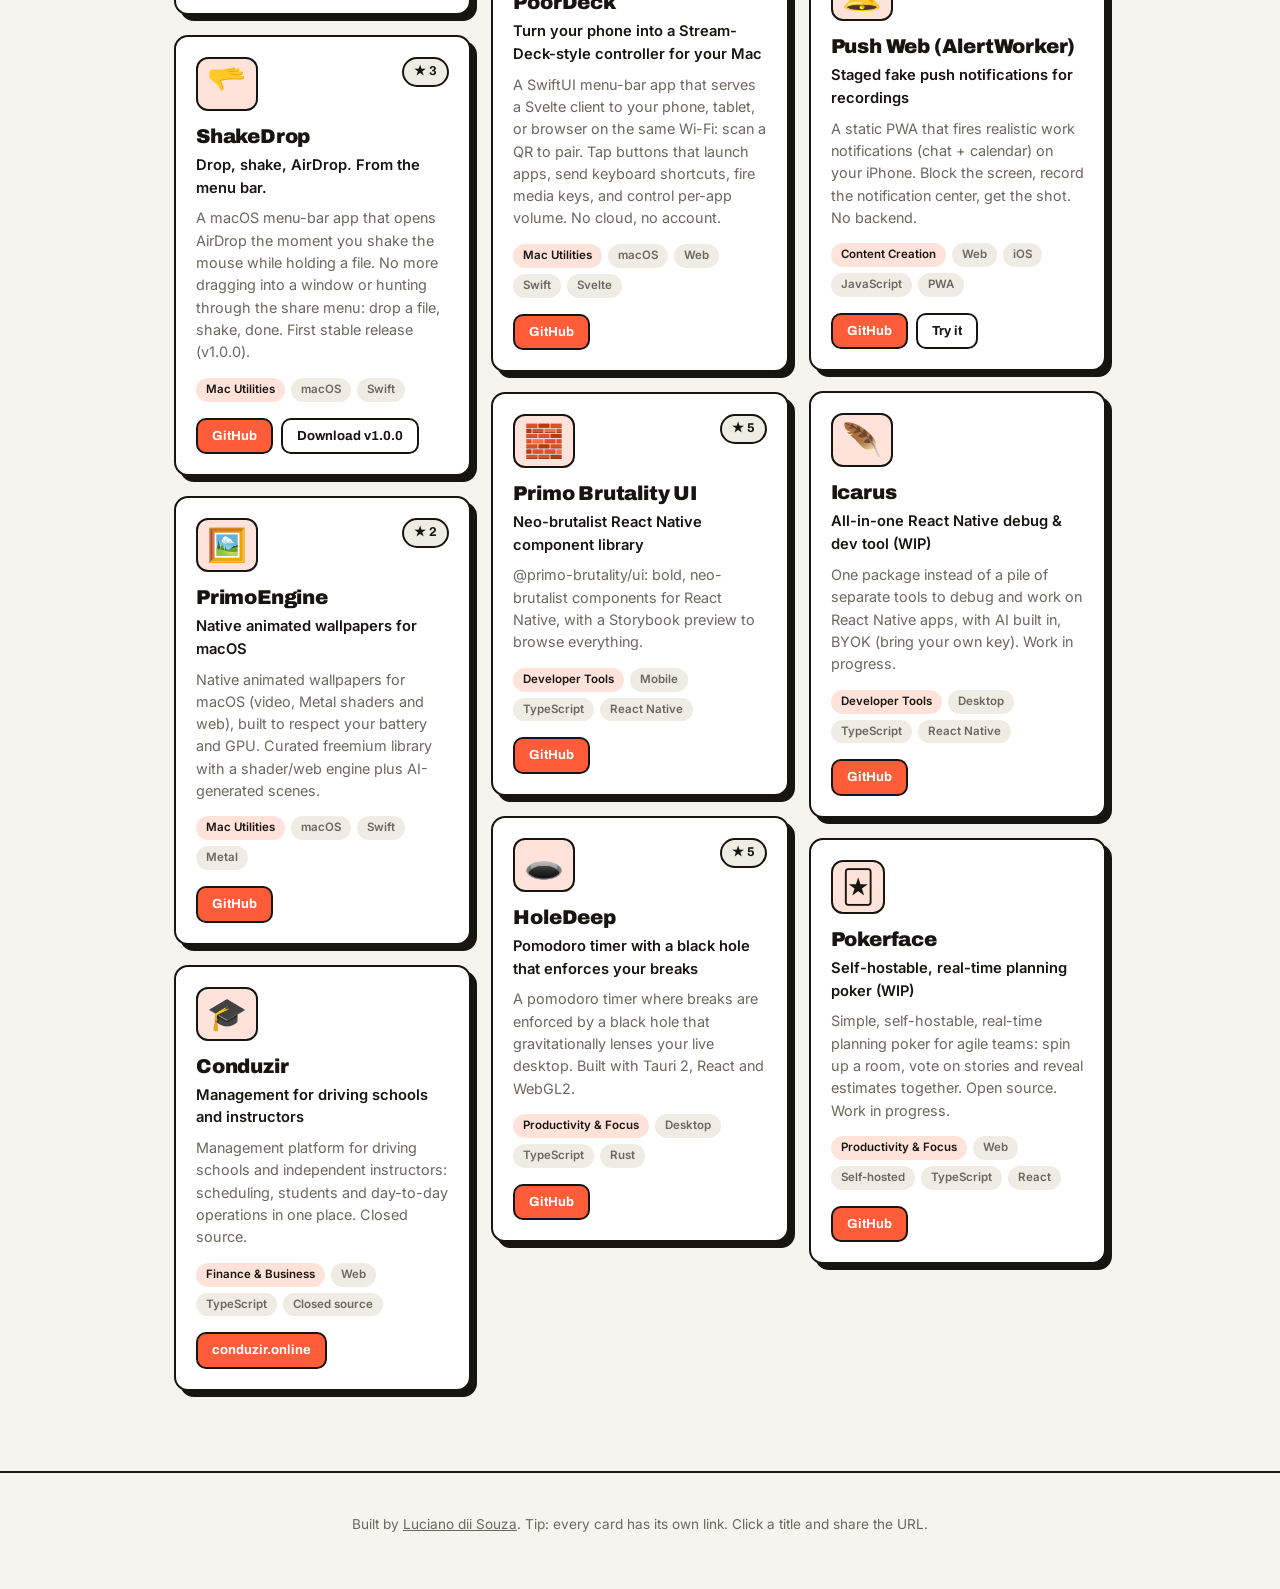
==== commit e4890ffc: "content: purpose-based categories + remove em-dashes from descriptions - Replace form-based categori" ====
--- a/index.html
+++ b/index.html
@@ -23,7 +23,7 @@
   <link rel="preconnect" href="https://fonts.googleapis.com" />
   <link rel="preconnect" href="https://fonts.gstatic.com" crossorigin />
   <link href="https://fonts.googleapis.com/css2?family=Archivo:wght@500;700;900&family=Inter:wght@400;500;600&display=swap" rel="stylesheet" />
-  <link rel="stylesheet" href="styles.css?v=3" />
+  <link rel="stylesheet" href="styles.css?v=9" />
 </head>
 <body>
   <header class="hero">
@@ -99,8 +99,8 @@
     </p>
   </footer>
 
-  <script src="projects.js?v=3"></script>
-  <script src="app.js?v=3"></script>
+  <script src="projects.js?v=9"></script>
+  <script src="app.js?v=9"></script>
   <script>
     // GoatCounter config: include the hash in the counted path so arrivals
     // via shared deep links (/#semaphore) show up per project.
--- a/styles.css
+++ b/styles.css
@@ -99,33 +99,34 @@
 :root[data-theme="dark"] .theme-toggle .icon-sun { display: block; }
 :root[data-theme="dark"] .theme-toggle .icon-moon { display: none; }
 
-/* Theme switch: a directional push — the old theme slides out to the left
-   while the new theme slides in from the right, so the two move in opposite
-   directions. Snapshots are full-page, so this reads as one panel replacing
-   the other. */
+/* Theme switch: a circular wipe from the toggle, driven by the clip-path
+   animation in app.js. Going TO dark the new theme's circle OPENS (grows);
+   going back to light the dark theme's circle CLOSES (shrinks) to reveal the
+   light theme underneath — opposite directions. The default cross-fade is
+   disabled so the two snapshots stack cleanly; whichever one is being clipped
+   sits on top. */
 ::view-transition-old(root),
 ::view-transition-new(root) {
-  animation-duration: 520ms;
-  animation-timing-function: cubic-bezier(0.65, 0, 0.35, 1);
-  animation-fill-mode: both;
+  animation: none;
   mix-blend-mode: normal;
 }
-::view-transition-old(root) {
-  z-index: 1;
-  animation-name: theme-slide-out;
-}
-::view-transition-new(root) {
-  z-index: 2;
-  animation-name: theme-slide-in;
-}
-
-@keyframes theme-slide-out {
-  from { transform: translateX(0); }
-  to { transform: translateX(-100%); }
-}
-@keyframes theme-slide-in {
-  from { transform: translateX(100%); }
-  to { transform: translateX(0); }
+
+/* Opening (default): the new theme is clipped on top. */
+::view-transition-new(root) { z-index: 2; }
+::view-transition-old(root) { z-index: 1; }
+
+/* Closing: the old theme is clipped on top so it can shrink away. */
+:root.theme-closing::view-transition-new(root) { z-index: 1; }
+:root.theme-closing::view-transition-old(root) { z-index: 2; }
+
+/* While a theme swap is in flight, suppress every element's own CSS
+   transitions. Otherwise flipping the theme variables fires ~90 shadow/color
+   transitions at once (box-shadow repaints are expensive) and they jank the
+   circular wipe. The wipe is a Web Animations clip-path, so it's unaffected. */
+:root.theme-switching *,
+:root.theme-switching *::before,
+:root.theme-switching *::after {
+  transition: none !important;
 }
 
 .hero-kicker {
